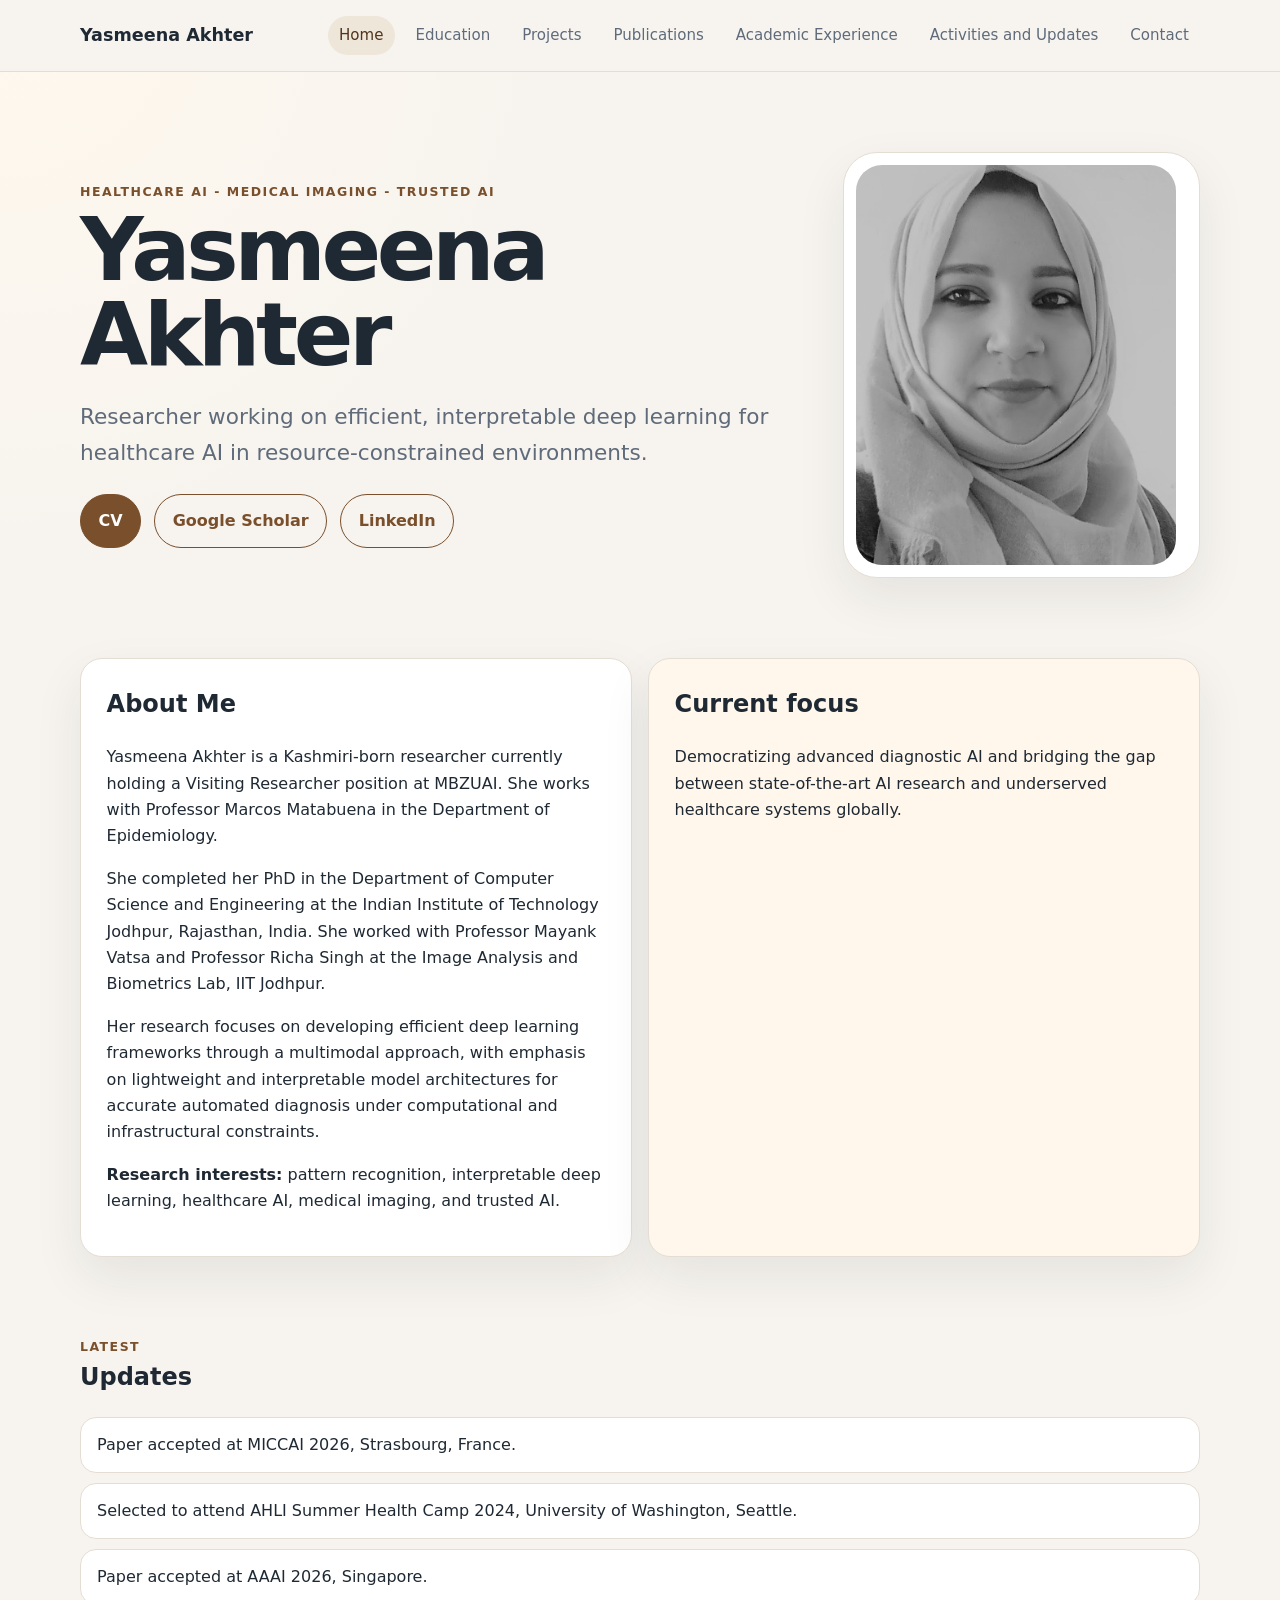
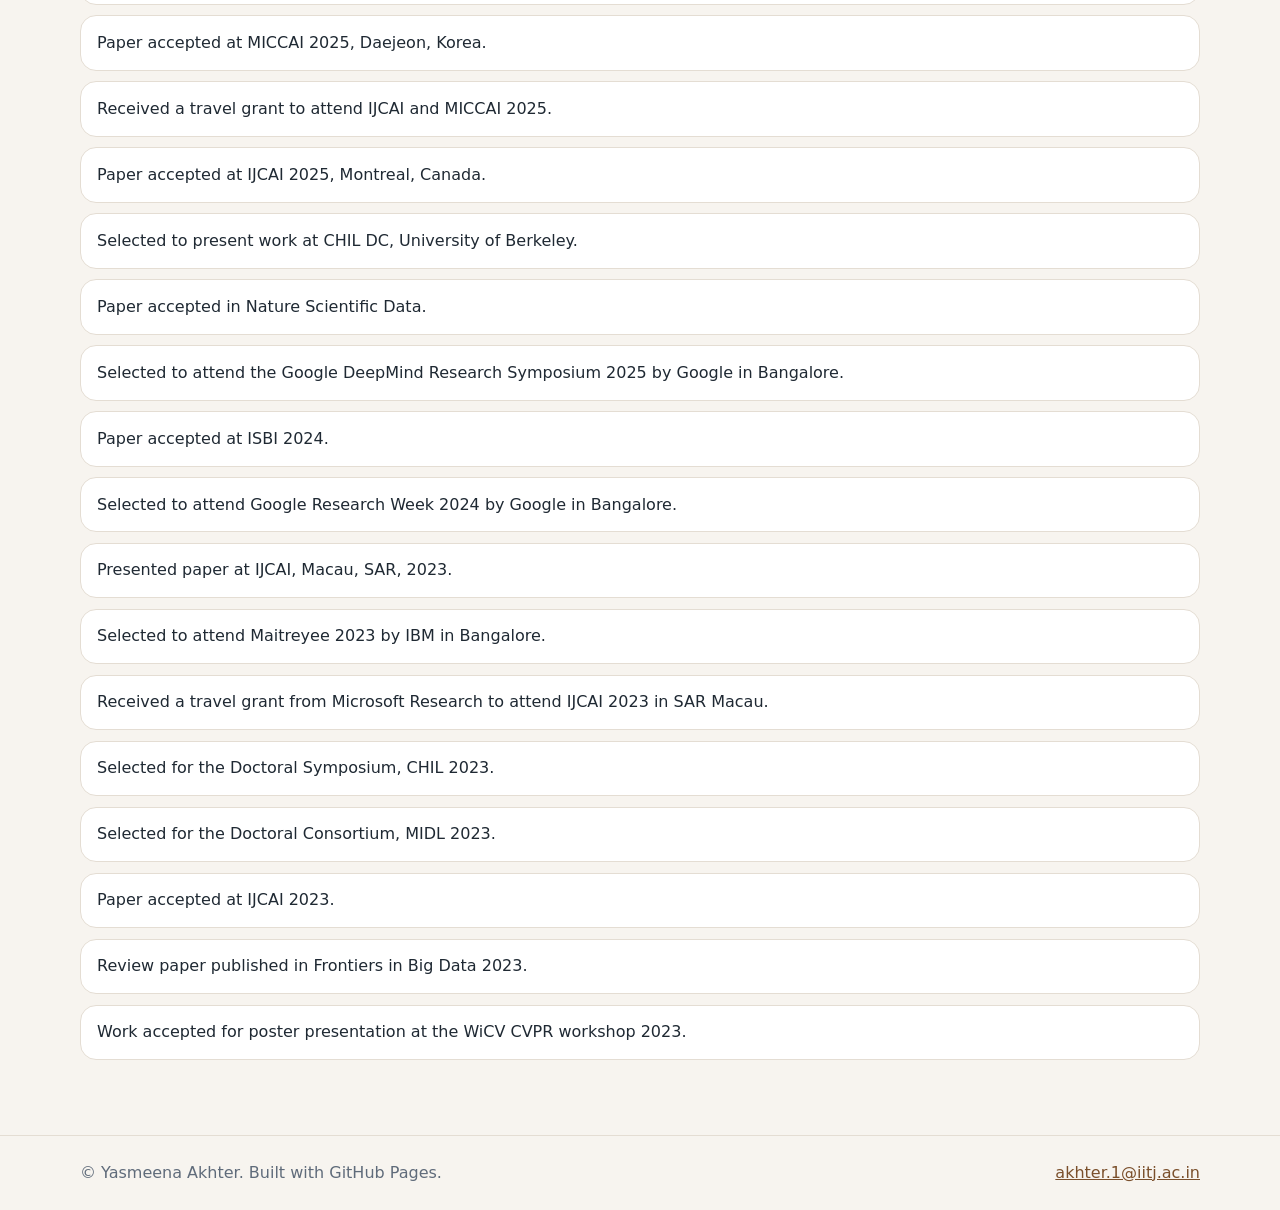
==== index.html @ 308dc0a3 "Add files via upload" ====
<!doctype html>
<html lang="en">
<head>
  <meta charset="utf-8">
  <meta name="viewport" content="width=device-width, initial-scale=1">
  <title>Yasmeena Akhter | Home</title>
  <meta name="description" content="Academic profile website for Yasmeena Akhter.">
  <link rel="stylesheet" href="assets/css/styles.css">
</head>
<body>
  <a class="skip-link" href="#main">Skip to main content</a>
  <header class="site-header">
    <div class="container nav-wrap">
      <a class="brand" href="./">Yasmeena Akhter</a>
      <nav class="primary-nav" aria-label="Primary navigation">
        <a aria-current="page" href="./">Home</a>
        <a href="education/">Education</a>
        <a href="projects/">Projects</a>
        <a href="publications/">Publications</a>
        <a href="academic-experience/">Academic Experience</a>
        <a href="activities-and-updates/">Activities and Updates</a>
        <a href="contact/">Contact</a>
      </nav>
    </div>
  </header>

  <main id="main">
    <section class="hero container">
      <div class="hero-copy">
        <p class="eyebrow">Healthcare AI - Medical Imaging - Trusted AI</p>
        <h1>Yasmeena Akhter</h1>
        <p class="lead">Researcher working on efficient, interpretable deep learning for healthcare AI in resource-constrained environments.</p>
        <div class="button-row" aria-label="Profile links">
          <a class="button" href="https://iitjacin-my.sharepoint.com/:b:/g/personal/akhter_1_iitj_ac_in/ES_02RhpvTZBuUSuIZZEj5sBjFSPtwiItpHTmiZk7HG_kQ?e=auGR9G">CV</a>
          <a class="button secondary" href="https://scholar.google.com/citations?hl=en&user=ITPH-zIAAAAJ">Google Scholar</a>
          <a class="button secondary" href="https://www.linkedin.com/in/yasmeena-akhter-588845142/">LinkedIn</a>
        </div>
      </div>
      <figure class="profile-card">
        <img src="assets/img/profile.jpg" alt="Portrait of Yasmeena Akhter">
      </figure>
    </section>

    <section class="container two-column">
      <article class="panel">
        <h2>About Me</h2>
        <p>Yasmeena Akhter is a Kashmiri-born researcher currently holding a Visiting Researcher position at MBZUAI. She works with Professor Marcos Matabuena in the Department of Epidemiology.</p>
        <p>She completed her PhD in the Department of Computer Science and Engineering at the Indian Institute of Technology Jodhpur, Rajasthan, India. She worked with Professor Mayank Vatsa and Professor Richa Singh at the Image Analysis and Biometrics Lab, IIT Jodhpur.</p>
        <p>Her research focuses on developing efficient deep learning frameworks through a multimodal approach, with emphasis on lightweight and interpretable model architectures for accurate automated diagnosis under computational and infrastructural constraints.</p>
        <p><strong>Research interests:</strong> pattern recognition, interpretable deep learning, healthcare AI, medical imaging, and trusted AI.</p>
      </article>
      <aside class="panel highlight">
        <h2>Current focus</h2>
        <p>Democratizing advanced diagnostic AI and bridging the gap between state-of-the-art AI research and underserved healthcare systems globally.</p>
      </aside>
    </section>

    <section class="container section-block">
      <div class="section-heading">
        <p class="eyebrow">Latest</p>
        <h2>Updates</h2>
      </div>
      <ul class="updates-list">
        <li>Paper accepted at MICCAI 2026, Strasbourg, France.</li>
        <li>Selected to attend AHLI Summer Health Camp 2024, University of Washington, Seattle.</li>
        <li>Paper accepted at AAAI 2026, Singapore.</li>
        <li>Paper accepted at MICCAI 2025, Daejeon, Korea.</li>
        <li>Received a travel grant to attend IJCAI and MICCAI 2025.</li>
        <li>Paper accepted at IJCAI 2025, Montreal, Canada.</li>
        <li>Selected to present work at CHIL DC, University of Berkeley.</li>
        <li>Paper accepted in Nature Scientific Data.</li>
        <li>Selected to attend the Google DeepMind Research Symposium 2025 by Google in Bangalore.</li>
        <li>Paper accepted at ISBI 2024.</li>
        <li>Selected to attend Google Research Week 2024 by Google in Bangalore.</li>
        <li>Presented paper at IJCAI, Macau, SAR, 2023.</li>
        <li>Selected to attend Maitreyee 2023 by IBM in Bangalore.</li>
        <li>Received a travel grant from Microsoft Research to attend IJCAI 2023 in SAR Macau.</li>
        <li>Selected for the Doctoral Symposium, CHIL 2023.</li>
        <li>Selected for the Doctoral Consortium, MIDL 2023.</li>
        <li>Paper accepted at IJCAI 2023.</li>
        <li>Review paper published in Frontiers in Big Data 2023.</li>
        <li>Work accepted for poster presentation at the WiCV CVPR workshop 2023.</li>
      </ul>
    </section>

  </main>

  <footer class="site-footer">
    <div class="container footer-grid">
      <p>&copy; Yasmeena Akhter. Built with GitHub Pages.</p>
      <p><a href="mailto:akhter.1@iitj.ac.in">akhter.1@iitj.ac.in</a></p>
    </div>
  </footer>
</body>
</html>
---- assets/css/styles.css ----
:root {
  color-scheme: light;
  --bg: #f7f4ef;
  --surface: #ffffff;
  --text: #1f2933;
  --muted: #5f6b7a;
  --accent: #7a4f2b;
  --accent-dark: #50341d;
  --border: #e4ddd3;
  --shadow: 0 20px 50px rgba(31, 41, 51, 0.08);
  --radius: 22px;
}

* { box-sizing: border-box; }

body {
  margin: 0;
  font-family: Inter, ui-sans-serif, system-ui, -apple-system, BlinkMacSystemFont, "Segoe UI", sans-serif;
  line-height: 1.65;
  color: var(--text);
  background: radial-gradient(circle at top left, #fff8ed 0, var(--bg) 34rem);
}

a { color: var(--accent); }
a:hover { color: var(--accent-dark); }

.container {
  width: min(1120px, calc(100% - 2rem));
  margin-inline: auto;
}

.skip-link {
  position: absolute;
  left: 1rem;
  top: -10rem;
  background: var(--text);
  color: #fff;
  padding: .75rem 1rem;
  z-index: 20;
}

.skip-link:focus { top: 1rem; }

.site-header {
  position: sticky;
  top: 0;
  z-index: 10;
  background: rgba(247, 244, 239, .92);
  backdrop-filter: blur(18px);
  border-bottom: 1px solid var(--border);
}

.nav-wrap {
  display: flex;
  align-items: center;
  justify-content: space-between;
  gap: 1.5rem;
  padding: 1rem 0;
}

.brand {
  font-weight: 800;
  font-size: 1.1rem;
  color: var(--text);
  text-decoration: none;
  white-space: nowrap;
}

.primary-nav {
  display: flex;
  flex-wrap: wrap;
  justify-content: flex-end;
  gap: .25rem .6rem;
}

.primary-nav a {
  color: var(--muted);
  text-decoration: none;
  padding: .45rem .7rem;
  border-radius: 999px;
  font-size: .94rem;
}

.primary-nav a:hover,
.primary-nav a[aria-current="page"] {
  color: var(--accent-dark);
  background: #efe6da;
}

.hero {
  display: grid;
  grid-template-columns: minmax(0, 1.4fr) minmax(260px, .7fr);
  gap: 3rem;
  align-items: center;
  padding: 5rem 0 3rem;
}

.hero h1,
.page-title h1 {
  font-size: clamp(2.5rem, 7vw, 5.5rem);
  line-height: .96;
  margin: .35rem 0 1rem;
  letter-spacing: -.05em;
}

.lead {
  font-size: clamp(1.1rem, 2vw, 1.35rem);
  max-width: 64ch;
  color: var(--muted);
}

.eyebrow {
  margin: 0;
  color: var(--accent);
  font-weight: 800;
  letter-spacing: .12em;
  text-transform: uppercase;
  font-size: .78rem;
}

.button-row {
  display: flex;
  flex-wrap: wrap;
  gap: .8rem;
  margin-top: 1.5rem;
}

.button {
  display: inline-flex;
  align-items: center;
  justify-content: center;
  border-radius: 999px;
  padding: .8rem 1.1rem;
  text-decoration: none;
  font-weight: 800;
  background: var(--accent);
  color: #fff;
  border: 1px solid var(--accent);
}

.button:hover { background: var(--accent-dark); color: #fff; }
.button.secondary { background: transparent; color: var(--accent); }
.button.secondary:hover { color: var(--accent-dark); border-color: var(--accent-dark); }

.profile-card {
  margin: 0;
  justify-self: center;
  padding: .75rem;
  background: var(--surface);
  border: 1px solid var(--border);
  border-radius: 34px;
  box-shadow: var(--shadow);
}

.profile-card img {
  display: block;
  width: min(320px, 100%);
  aspect-ratio: 4 / 5;
  object-fit: cover;
  border-radius: 26px;
  filter: grayscale(100%);
}

.two-column,
.cards-grid {
  display: grid;
  grid-template-columns: repeat(2, minmax(0, 1fr));
  gap: 1rem;
  padding: 2rem 0;
}

.align-start { align-items: start; }

.panel,
.card,
.timeline-item,
.publication,
.contact-card {
  background: var(--surface);
  border: 1px solid var(--border);
  border-radius: var(--radius);
  box-shadow: var(--shadow);
  padding: clamp(1.1rem, 3vw, 1.6rem);
}

.highlight { background: #fff7ec; }

.section-block,
.page-title {
  padding: 3rem 0 2rem;
}

.section-heading { margin-bottom: 1rem; }
.section-heading h2,
.panel h2,
.card h2,
.timeline-item h2,
.contact-card h2 { margin-top: 0; }

.updates-list,
.detail-list {
  list-style: none;
  margin: 0;
  padding: 0;
}

.updates-list li,
.detail-list li {
  background: var(--surface);
  border: 1px solid var(--border);
  border-radius: 16px;
  padding: .85rem 1rem;
  margin-bottom: .65rem;
}

.timeline,
.publication-list {
  display: grid;
  gap: 1rem;
  padding-bottom: 3rem;
}

.meta {
  color: var(--accent);
  font-weight: 800;
  margin-top: -.4rem;
}

.publication p { margin-top: 0; }

.contact-card {
  max-width: 720px;
  margin-bottom: 4rem;
}

.site-footer {
  border-top: 1px solid var(--border);
  margin-top: 2rem;
  padding: 1.5rem 0;
  color: var(--muted);
}

.footer-grid {
  display: flex;
  flex-wrap: wrap;
  justify-content: space-between;
  gap: 1rem;
}

.footer-grid p { margin: 0; }

@media (max-width: 820px) {
  .nav-wrap { align-items: flex-start; flex-direction: column; }
  .primary-nav { justify-content: flex-start; }
  .hero,
  .two-column,
  .cards-grid { grid-template-columns: 1fr; }
  .hero { padding-top: 3rem; }
}
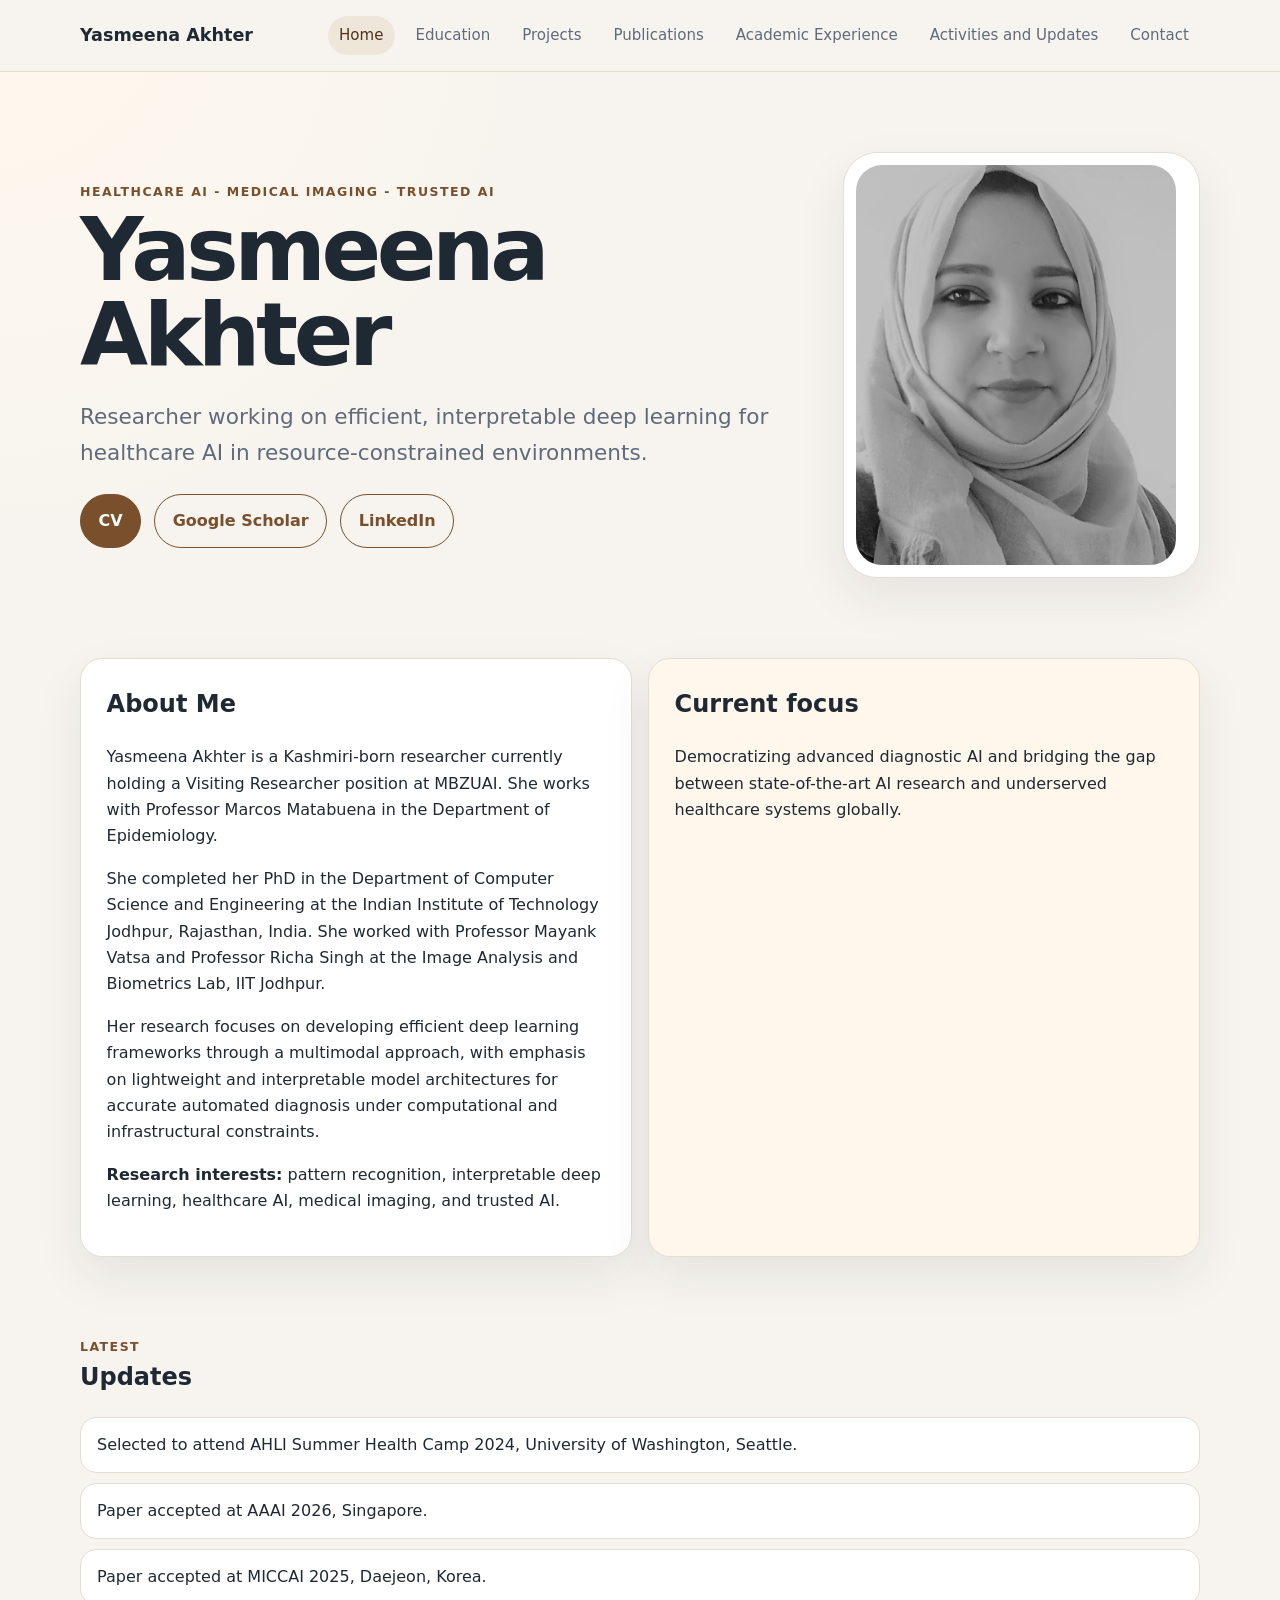
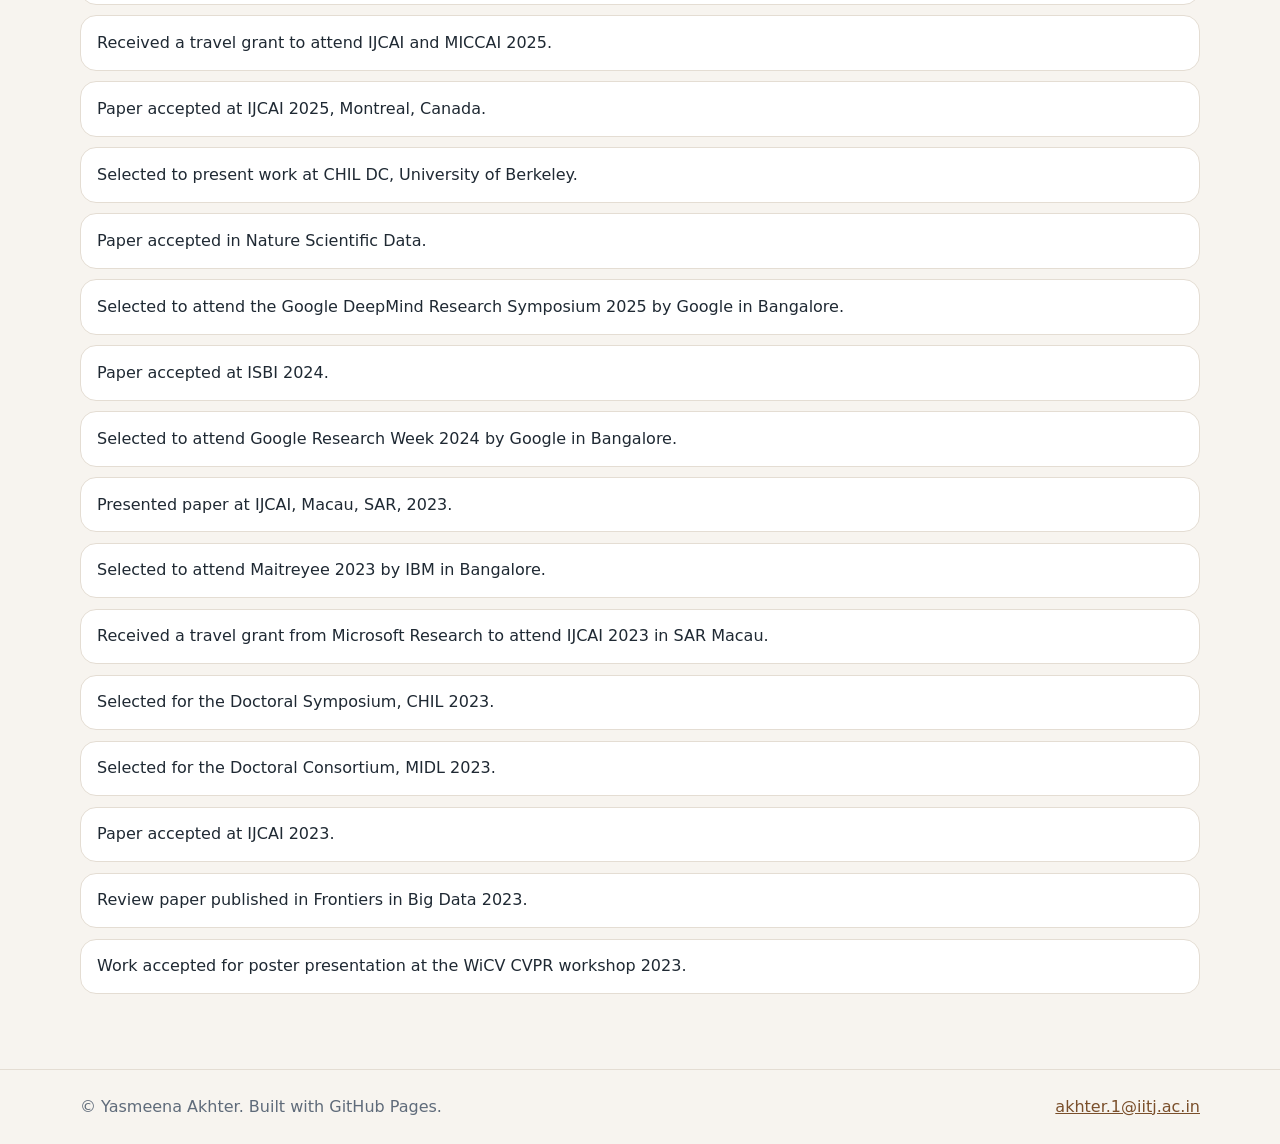
==== commit 1c6e585c: "Remove paper acceptance announcement for MICCAI 2026" ====
--- a/index.html
+++ b/index.html
@@ -61,7 +61,6 @@
         <h2>Updates</h2>
       </div>
       <ul class="updates-list">
-        <li>Paper accepted at MICCAI 2026, Strasbourg, France.</li>
         <li>Selected to attend AHLI Summer Health Camp 2024, University of Washington, Seattle.</li>
         <li>Paper accepted at AAAI 2026, Singapore.</li>
         <li>Paper accepted at MICCAI 2025, Daejeon, Korea.</li>
